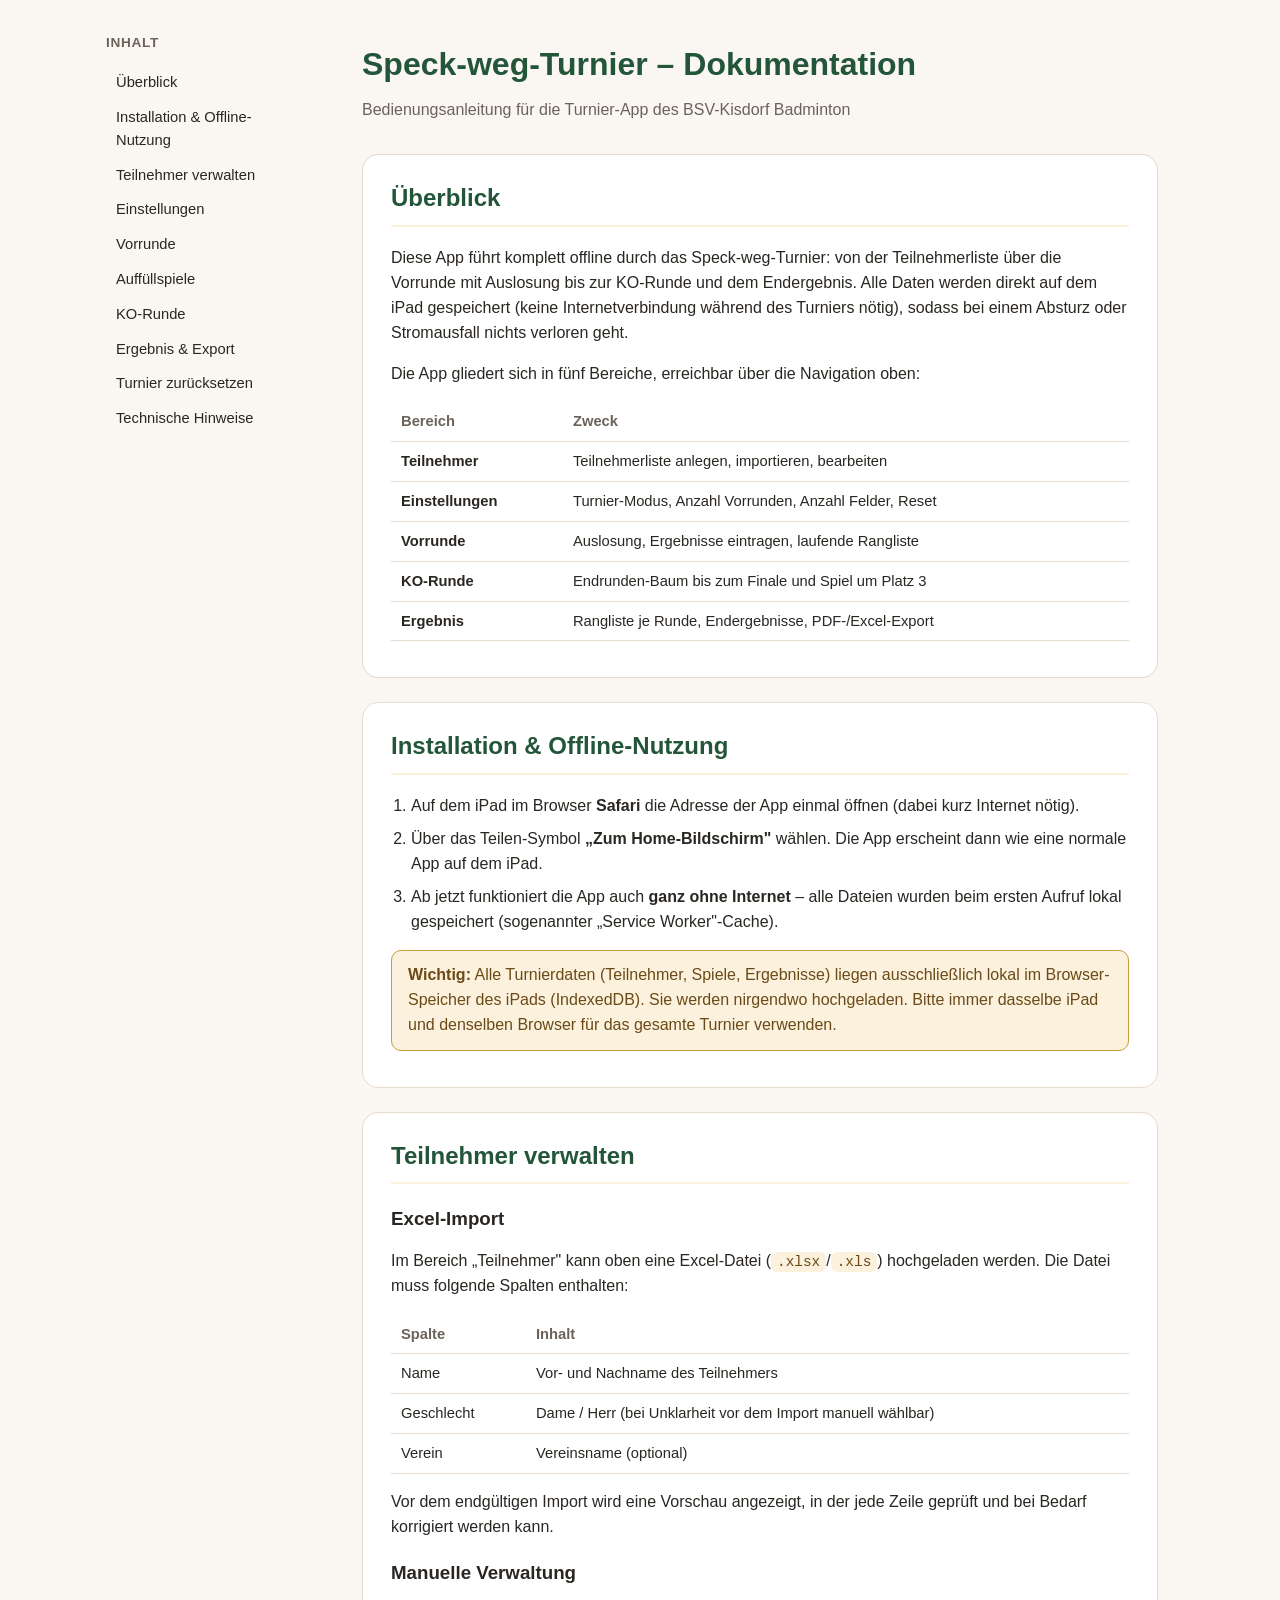
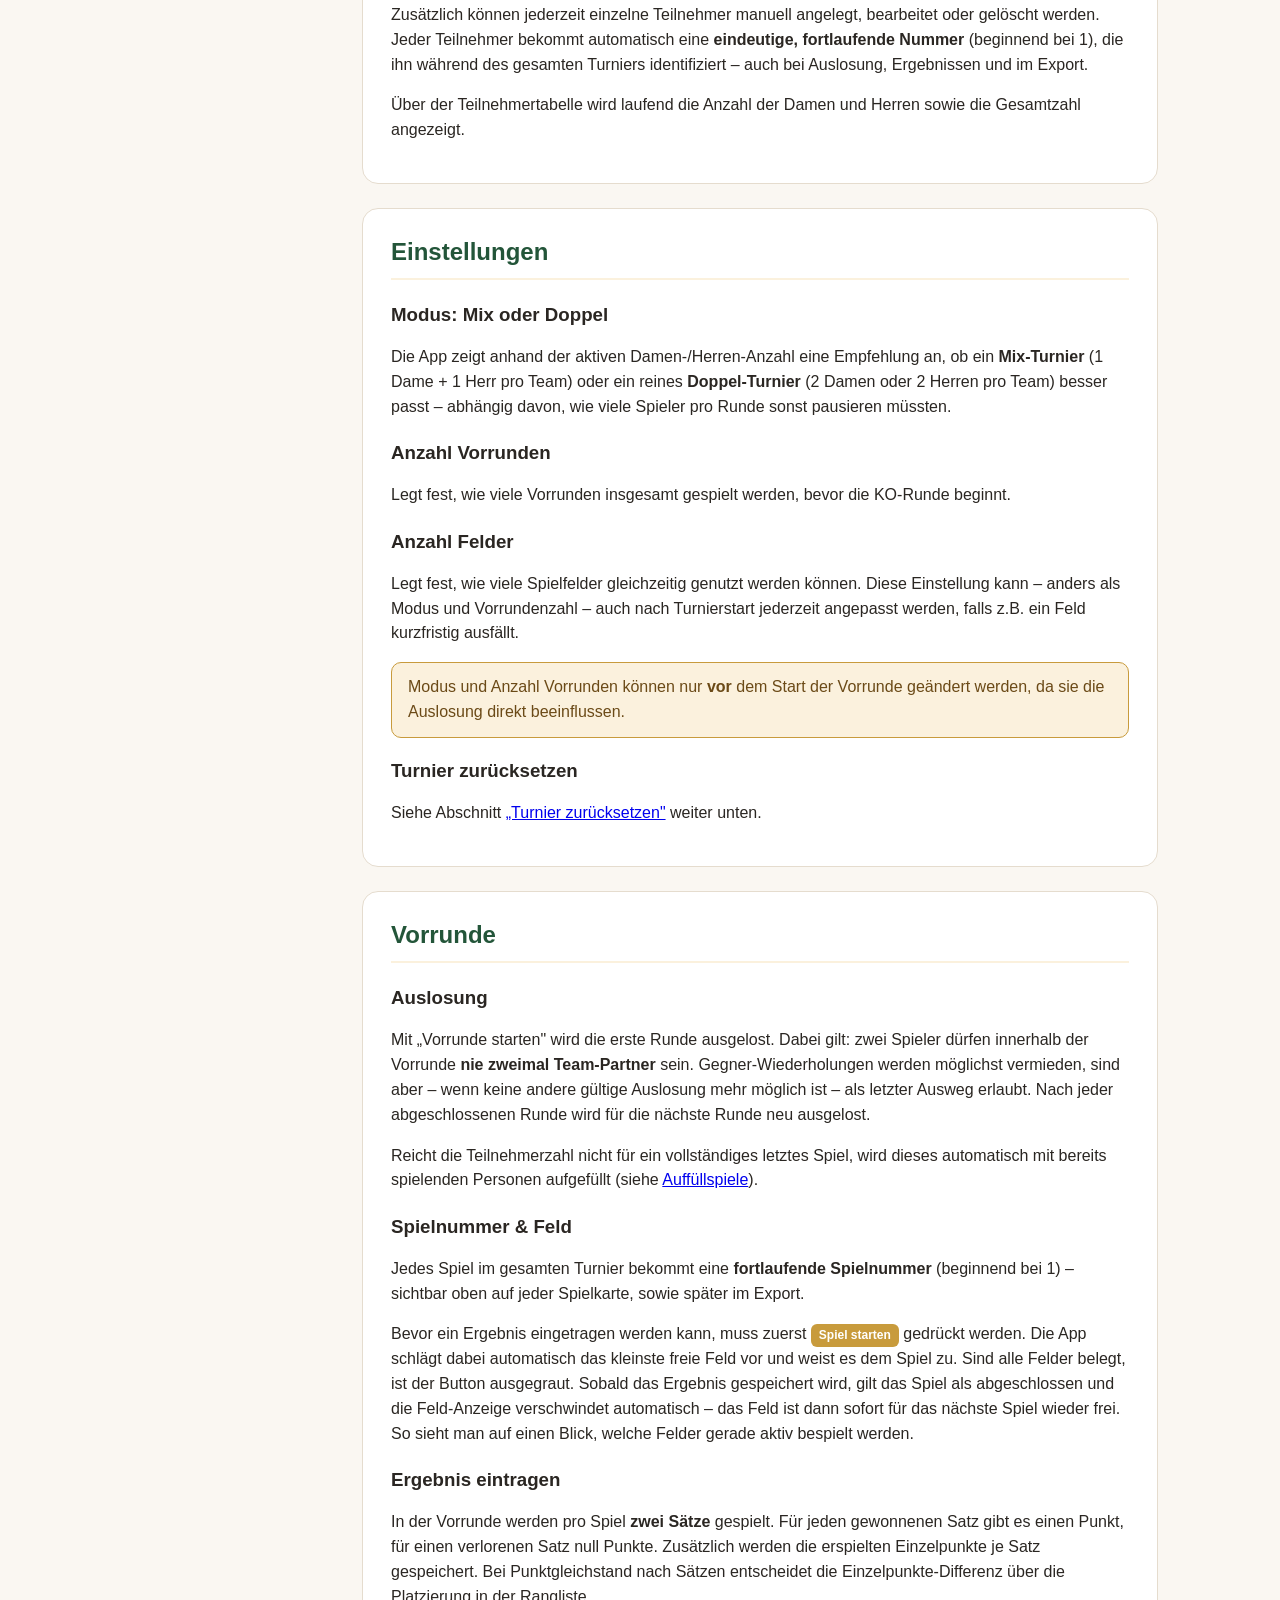
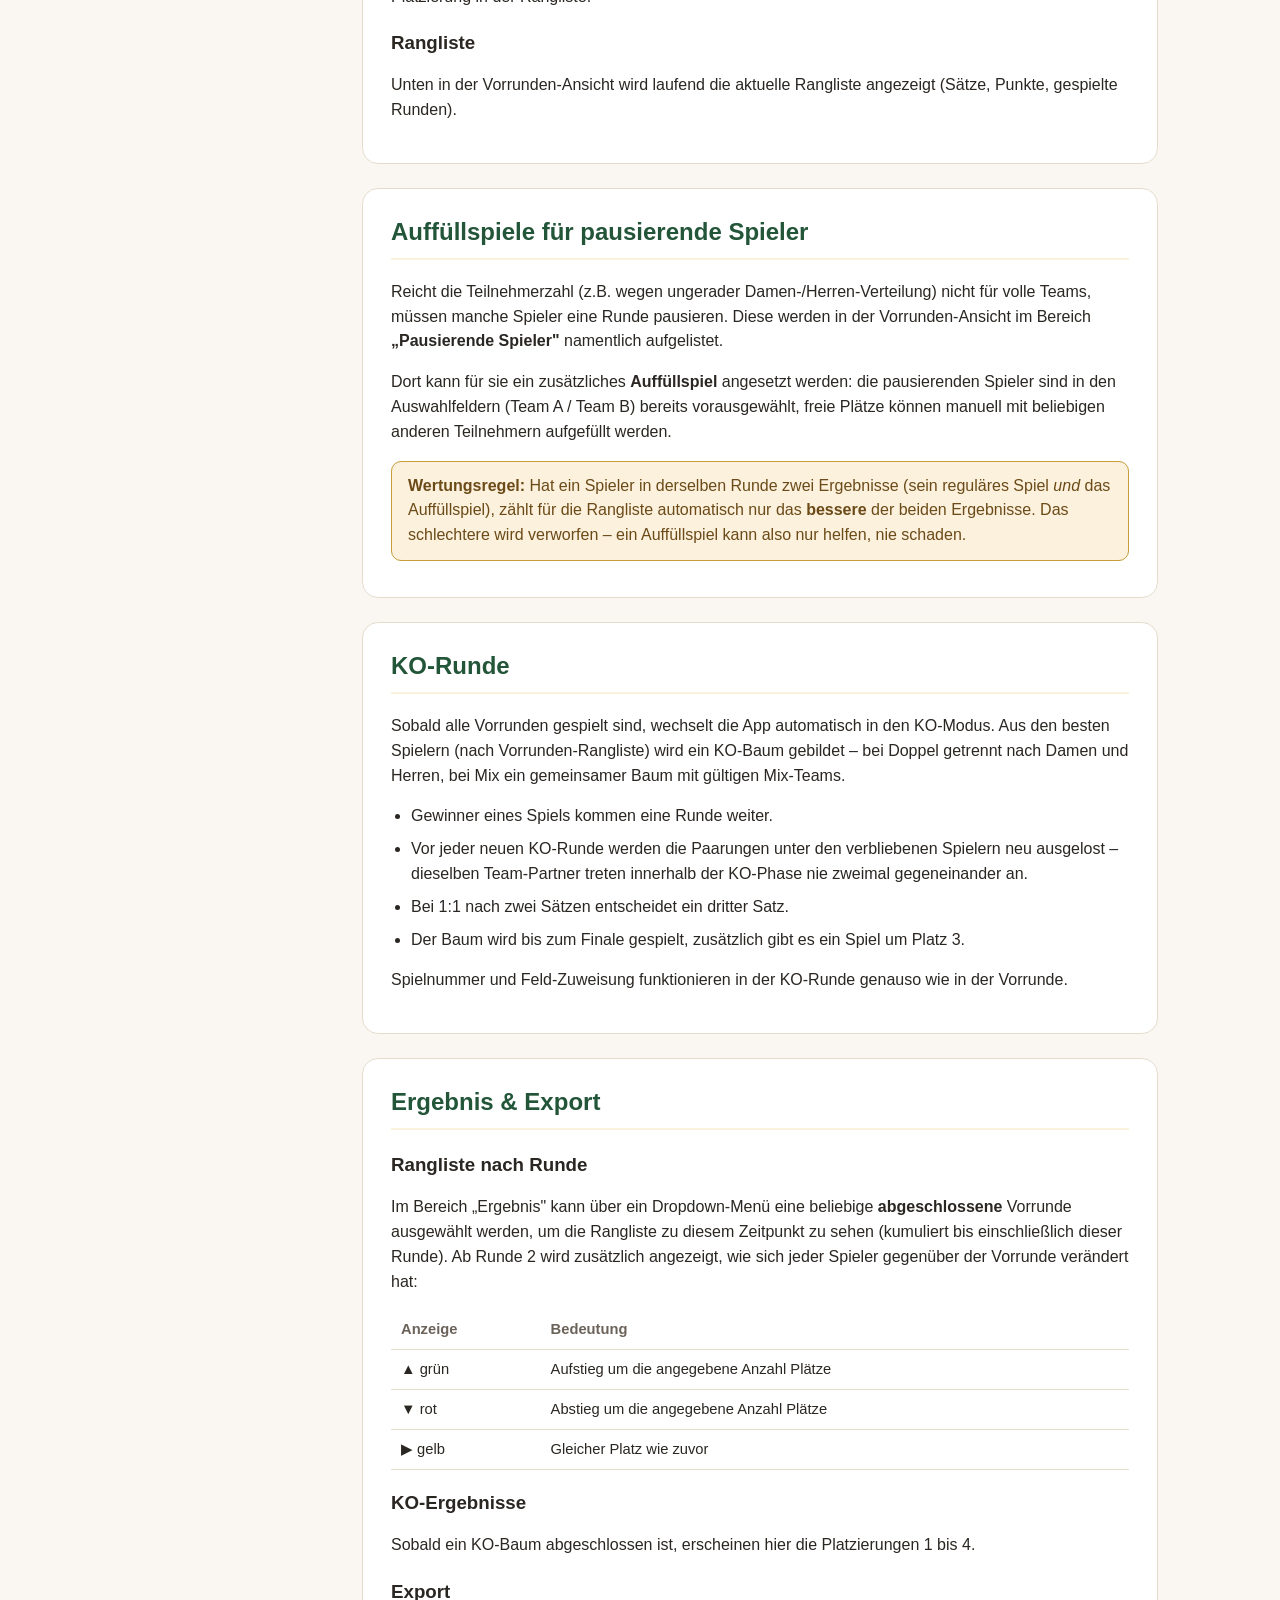
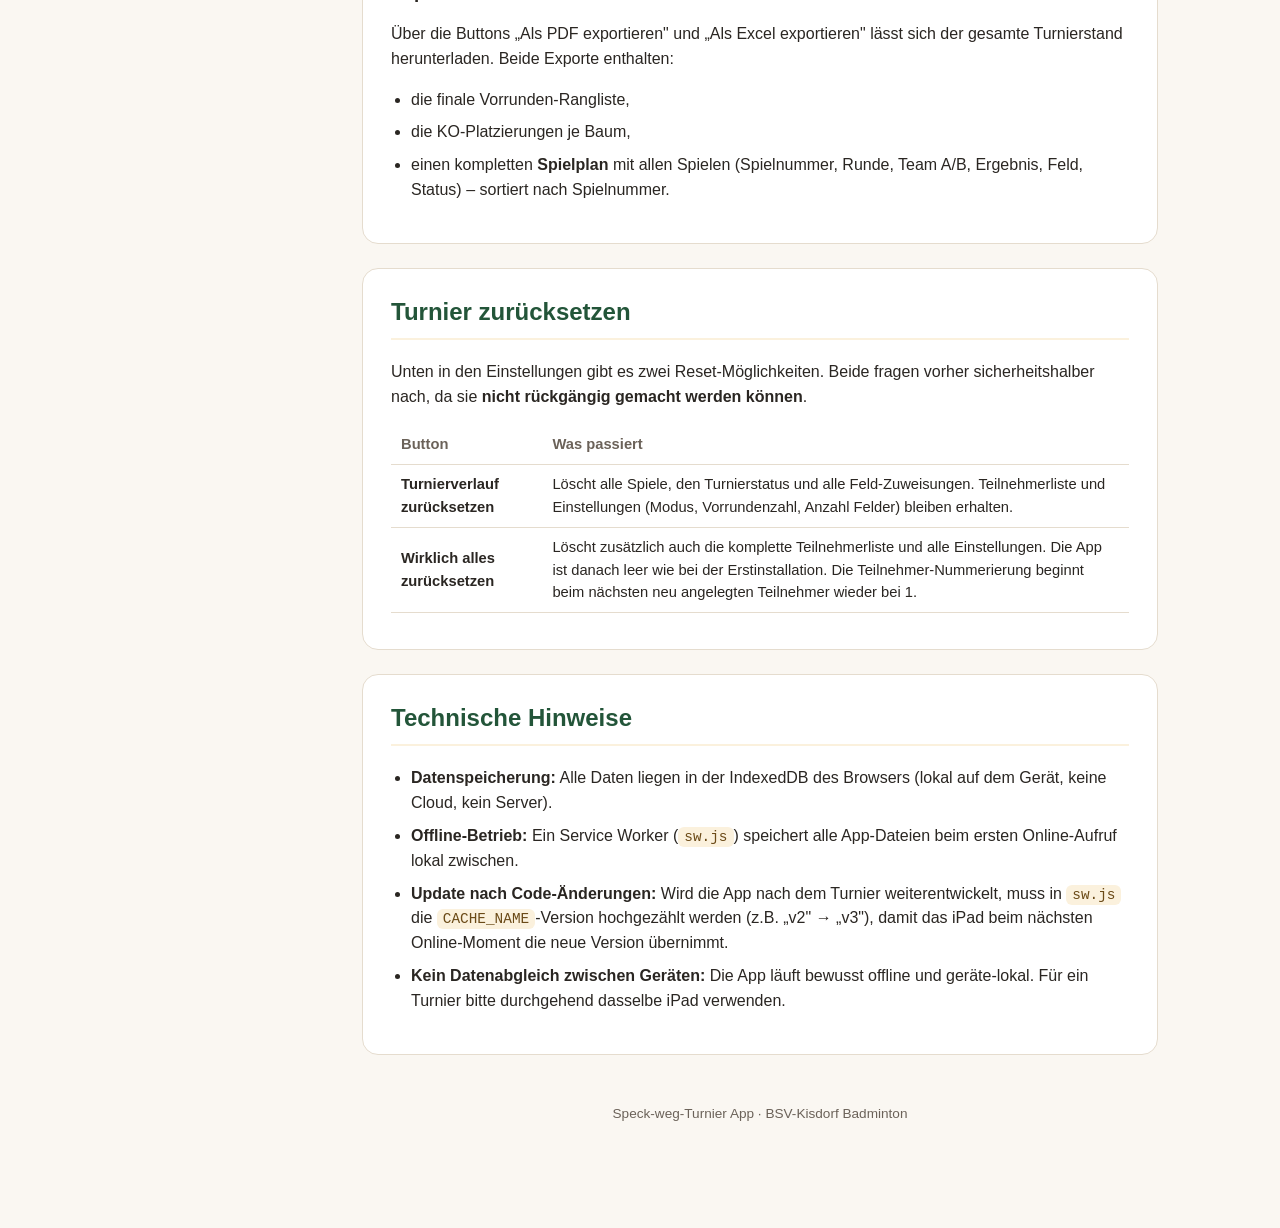
==== dokumentation.html @ c8ff6465 "Dokumentation der App als HTML-Datei ergänzen Co-Authored-By: Claude Sonnet 5 <noreply@anthropic.com" ====
<!DOCTYPE html>
<html lang="de">
<head>
<meta charset="UTF-8" />
<meta name="viewport" content="width=device-width, initial-scale=1.0" />
<title>Speck-weg-Turnier – Dokumentation</title>
<style>
  :root {
    --color-primary: #2f6f4e;
    --color-primary-dark: #235539;
    --color-accent: #b3272d;
    --color-gold: #c89b3c;
    --color-gold-bg: #fbf1dd;
    --color-gold-text: #6b4a17;
    --color-background: #faf7f2;
    --color-card: #ffffff;
    --color-foreground: #2a2622;
    --color-muted-foreground: #6b6259;
    --color-border: #e5dcce;
  }

  * { box-sizing: border-box; }

  body {
    margin: 0;
    font-family: -apple-system, BlinkMacSystemFont, "Segoe UI", Roboto, sans-serif;
    background: var(--color-background);
    color: var(--color-foreground);
    line-height: 1.55;
  }

  .layout {
    display: flex;
    max-width: 1100px;
    margin: 0 auto;
  }

  nav {
    flex: 0 0 240px;
    padding: 32px 16px;
    position: sticky;
    top: 0;
    align-self: flex-start;
    height: 100vh;
    overflow-y: auto;
  }

  nav h2 {
    font-size: 0.85rem;
    text-transform: uppercase;
    letter-spacing: 0.05em;
    color: var(--color-muted-foreground);
    margin: 0 0 12px;
  }

  nav ul {
    list-style: none;
    margin: 0;
    padding: 0;
  }

  nav li a {
    display: block;
    padding: 6px 10px;
    border-radius: 8px;
    color: var(--color-foreground);
    text-decoration: none;
    font-size: 0.92rem;
  }

  nav li a:hover {
    background: var(--color-gold-bg);
    color: var(--color-gold-text);
  }

  main {
    flex: 1;
    padding: 40px 32px 80px;
    min-width: 0;
  }

  header.title {
    margin-bottom: 32px;
  }

  header.title h1 {
    font-size: 2rem;
    margin: 0 0 8px;
    color: var(--color-primary-dark);
  }

  header.title p {
    color: var(--color-muted-foreground);
    margin: 0;
  }

  section {
    background: var(--color-card);
    border: 1px solid var(--color-border);
    border-radius: 16px;
    padding: 24px 28px;
    margin-bottom: 24px;
  }

  section h2 {
    margin-top: 0;
    color: var(--color-primary-dark);
    border-bottom: 2px solid var(--color-gold-bg);
    padding-bottom: 8px;
  }

  section h3 {
    color: var(--color-foreground);
    margin-bottom: 6px;
  }

  code, .taste {
    background: var(--color-gold-bg);
    color: var(--color-gold-text);
    padding: 2px 6px;
    border-radius: 6px;
    font-size: 0.9em;
    font-family: "SFMono-Regular", Consolas, monospace;
  }

  .hinweis {
    background: var(--color-gold-bg);
    border: 1px solid var(--color-gold);
    color: var(--color-gold-text);
    border-radius: 10px;
    padding: 12px 16px;
    margin: 12px 0;
  }

  .schritte {
    padding-left: 20px;
  }

  .schritte li {
    margin-bottom: 8px;
  }

  table {
    width: 100%;
    border-collapse: collapse;
    margin: 12px 0;
  }

  th, td {
    text-align: left;
    padding: 8px 10px;
    border-bottom: 1px solid var(--color-border);
    font-size: 0.92rem;
  }

  th {
    color: var(--color-muted-foreground);
    font-weight: 600;
  }

  .badge {
    display: inline-block;
    background: var(--color-gold);
    color: #fff;
    border-radius: 6px;
    padding: 2px 8px;
    font-size: 0.75rem;
    font-weight: 700;
  }

  footer {
    text-align: center;
    color: var(--color-muted-foreground);
    font-size: 0.85rem;
    padding: 24px;
  }

  @media (max-width: 800px) {
    .layout { flex-direction: column; }
    nav { position: static; height: auto; flex: none; padding: 20px 16px 0; }
    main { padding: 20px 16px 60px; }
  }
</style>
</head>
<body>
<div class="layout">
  <nav>
    <h2>Inhalt</h2>
    <ul>
      <li><a href="#ueberblick">Überblick</a></li>
      <li><a href="#installation">Installation &amp; Offline-Nutzung</a></li>
      <li><a href="#teilnehmer">Teilnehmer verwalten</a></li>
      <li><a href="#einstellungen">Einstellungen</a></li>
      <li><a href="#vorrunde">Vorrunde</a></li>
      <li><a href="#auffuellspiele">Auffüllspiele</a></li>
      <li><a href="#ko">KO-Runde</a></li>
      <li><a href="#ergebnis">Ergebnis &amp; Export</a></li>
      <li><a href="#reset">Turnier zurücksetzen</a></li>
      <li><a href="#technik">Technische Hinweise</a></li>
    </ul>
  </nav>

  <main>
    <header class="title">
      <h1>Speck-weg-Turnier – Dokumentation</h1>
      <p>Bedienungsanleitung für die Turnier-App des BSV-Kisdorf Badminton</p>
    </header>

    <section id="ueberblick">
      <h2>Überblick</h2>
      <p>
        Diese App führt komplett offline durch das Speck-weg-Turnier: von der Teilnehmerliste über die
        Vorrunde mit Auslosung bis zur KO-Runde und dem Endergebnis. Alle Daten werden direkt auf dem
        iPad gespeichert (keine Internetverbindung während des Turniers nötig), sodass bei einem Absturz
        oder Stromausfall nichts verloren geht.
      </p>
      <p>Die App gliedert sich in fünf Bereiche, erreichbar über die Navigation oben:</p>
      <table>
        <thead><tr><th>Bereich</th><th>Zweck</th></tr></thead>
        <tbody>
          <tr><td><strong>Teilnehmer</strong></td><td>Teilnehmerliste anlegen, importieren, bearbeiten</td></tr>
          <tr><td><strong>Einstellungen</strong></td><td>Turnier-Modus, Anzahl Vorrunden, Anzahl Felder, Reset</td></tr>
          <tr><td><strong>Vorrunde</strong></td><td>Auslosung, Ergebnisse eintragen, laufende Rangliste</td></tr>
          <tr><td><strong>KO-Runde</strong></td><td>Endrunden-Baum bis zum Finale und Spiel um Platz 3</td></tr>
          <tr><td><strong>Ergebnis</strong></td><td>Rangliste je Runde, Endergebnisse, PDF-/Excel-Export</td></tr>
        </tbody>
      </table>
    </section>

    <section id="installation">
      <h2>Installation &amp; Offline-Nutzung</h2>
      <ol class="schritte">
        <li>Auf dem iPad im Browser <strong>Safari</strong> die Adresse der App einmal öffnen (dabei kurz Internet nötig).</li>
        <li>Über das Teilen-Symbol <strong>„Zum Home-Bildschirm"</strong> wählen. Die App erscheint dann wie eine normale App auf dem iPad.</li>
        <li>Ab jetzt funktioniert die App auch <strong>ganz ohne Internet</strong> – alle Dateien wurden beim ersten Aufruf lokal gespeichert (sogenannter „Service Worker"-Cache).</li>
      </ol>
      <div class="hinweis">
        <strong>Wichtig:</strong> Alle Turnierdaten (Teilnehmer, Spiele, Ergebnisse) liegen ausschließlich lokal
        im Browser-Speicher des iPads (IndexedDB). Sie werden nirgendwo hochgeladen. Bitte immer dasselbe
        iPad und denselben Browser für das gesamte Turnier verwenden.
      </div>
    </section>

    <section id="teilnehmer">
      <h2>Teilnehmer verwalten</h2>
      <h3>Excel-Import</h3>
      <p>
        Im Bereich „Teilnehmer" kann oben eine Excel-Datei (<code>.xlsx</code>/<code>.xls</code>) hochgeladen werden.
        Die Datei muss folgende Spalten enthalten:
      </p>
      <table>
        <thead><tr><th>Spalte</th><th>Inhalt</th></tr></thead>
        <tbody>
          <tr><td>Name</td><td>Vor- und Nachname des Teilnehmers</td></tr>
          <tr><td>Geschlecht</td><td>Dame / Herr (bei Unklarheit vor dem Import manuell wählbar)</td></tr>
          <tr><td>Verein</td><td>Vereinsname (optional)</td></tr>
        </tbody>
      </table>
      <p>Vor dem endgültigen Import wird eine Vorschau angezeigt, in der jede Zeile geprüft und bei Bedarf korrigiert werden kann.</p>

      <h3>Manuelle Verwaltung</h3>
      <p>
        Zusätzlich können jederzeit einzelne Teilnehmer manuell angelegt, bearbeitet oder gelöscht werden.
        Jeder Teilnehmer bekommt automatisch eine <strong>eindeutige, fortlaufende Nummer</strong> (beginnend bei 1),
        die ihn während des gesamten Turniers identifiziert – auch bei Auslosung, Ergebnissen und im Export.
      </p>
      <p>Über der Teilnehmertabelle wird laufend die Anzahl der Damen und Herren sowie die Gesamtzahl angezeigt.</p>
    </section>

    <section id="einstellungen">
      <h2>Einstellungen</h2>
      <h3>Modus: Mix oder Doppel</h3>
      <p>
        Die App zeigt anhand der aktiven Damen-/Herren-Anzahl eine Empfehlung an, ob ein <strong>Mix-Turnier</strong>
        (1 Dame + 1 Herr pro Team) oder ein reines <strong>Doppel-Turnier</strong> (2 Damen oder 2 Herren pro Team)
        besser passt – abhängig davon, wie viele Spieler pro Runde sonst pausieren müssten.
      </p>
      <h3>Anzahl Vorrunden</h3>
      <p>Legt fest, wie viele Vorrunden insgesamt gespielt werden, bevor die KO-Runde beginnt.</p>
      <h3>Anzahl Felder</h3>
      <p>
        Legt fest, wie viele Spielfelder gleichzeitig genutzt werden können. Diese Einstellung kann –
        anders als Modus und Vorrundenzahl – auch nach Turnierstart jederzeit angepasst werden, falls z.B.
        ein Feld kurzfristig ausfällt.
      </p>
      <div class="hinweis">
        Modus und Anzahl Vorrunden können nur <strong>vor</strong> dem Start der Vorrunde geändert werden,
        da sie die Auslosung direkt beeinflussen.
      </div>
      <h3>Turnier zurücksetzen</h3>
      <p>Siehe Abschnitt <a href="#reset">„Turnier zurücksetzen"</a> weiter unten.</p>
    </section>

    <section id="vorrunde">
      <h2>Vorrunde</h2>
      <h3>Auslosung</h3>
      <p>
        Mit „Vorrunde starten" wird die erste Runde ausgelost. Dabei gilt: zwei Spieler dürfen innerhalb
        der Vorrunde <strong>nie zweimal Team-Partner</strong> sein. Gegner-Wiederholungen werden möglichst
        vermieden, sind aber – wenn keine andere gültige Auslosung mehr möglich ist – als letzter Ausweg erlaubt.
        Nach jeder abgeschlossenen Runde wird für die nächste Runde neu ausgelost.
      </p>
      <p>
        Reicht die Teilnehmerzahl nicht für ein vollständiges letztes Spiel, wird dieses automatisch mit
        bereits spielenden Personen aufgefüllt (siehe <a href="#auffuellspiele">Auffüllspiele</a>).
      </p>

      <h3>Spielnummer &amp; Feld</h3>
      <p>
        Jedes Spiel im gesamten Turnier bekommt eine <strong>fortlaufende Spielnummer</strong> (beginnend bei 1) –
        sichtbar oben auf jeder Spielkarte, sowie später im Export.
      </p>
      <p>
        Bevor ein Ergebnis eingetragen werden kann, muss zuerst <span class="badge">Spiel starten</span> gedrückt
        werden. Die App schlägt dabei automatisch das kleinste freie Feld vor und weist es dem Spiel zu.
        Sind alle Felder belegt, ist der Button ausgegraut. Sobald das Ergebnis gespeichert wird, gilt das
        Spiel als abgeschlossen und die Feld-Anzeige verschwindet automatisch – das Feld ist dann sofort für
        das nächste Spiel wieder frei. So sieht man auf einen Blick, welche Felder gerade aktiv bespielt werden.
      </p>

      <h3>Ergebnis eintragen</h3>
      <p>
        In der Vorrunde werden pro Spiel <strong>zwei Sätze</strong> gespielt. Für jeden gewonnenen Satz gibt
        es einen Punkt, für einen verlorenen Satz null Punkte. Zusätzlich werden die erspielten Einzelpunkte
        je Satz gespeichert. Bei Punktgleichstand nach Sätzen entscheidet die Einzelpunkte-Differenz über die
        Platzierung in der Rangliste.
      </p>

      <h3>Rangliste</h3>
      <p>Unten in der Vorrunden-Ansicht wird laufend die aktuelle Rangliste angezeigt (Sätze, Punkte, gespielte Runden).</p>
    </section>

    <section id="auffuellspiele">
      <h2>Auffüllspiele für pausierende Spieler</h2>
      <p>
        Reicht die Teilnehmerzahl (z.B. wegen ungerader Damen-/Herren-Verteilung) nicht für volle Teams,
        müssen manche Spieler eine Runde pausieren. Diese werden in der Vorrunden-Ansicht im Bereich
        <strong>„Pausierende Spieler"</strong> namentlich aufgelistet.
      </p>
      <p>
        Dort kann für sie ein zusätzliches <strong>Auffüllspiel</strong> angesetzt werden: die pausierenden
        Spieler sind in den Auswahlfeldern (Team A / Team B) bereits vorausgewählt, freie Plätze können
        manuell mit beliebigen anderen Teilnehmern aufgefüllt werden.
      </p>
      <div class="hinweis">
        <strong>Wertungsregel:</strong> Hat ein Spieler in derselben Runde zwei Ergebnisse (sein reguläres
        Spiel <em>und</em> das Auffüllspiel), zählt für die Rangliste automatisch nur das <strong>bessere</strong>
        der beiden Ergebnisse. Das schlechtere wird verworfen – ein Auffüllspiel kann also nur helfen, nie schaden.
      </div>
    </section>

    <section id="ko">
      <h2>KO-Runde</h2>
      <p>
        Sobald alle Vorrunden gespielt sind, wechselt die App automatisch in den KO-Modus. Aus den besten
        Spielern (nach Vorrunden-Rangliste) wird ein KO-Baum gebildet – bei Doppel getrennt nach Damen und
        Herren, bei Mix ein gemeinsamer Baum mit gültigen Mix-Teams.
      </p>
      <ul class="schritte">
        <li>Gewinner eines Spiels kommen eine Runde weiter.</li>
        <li>Vor jeder neuen KO-Runde werden die Paarungen unter den verbliebenen Spielern neu ausgelost –
          dieselben Team-Partner treten innerhalb der KO-Phase nie zweimal gegeneinander an.</li>
        <li>Bei 1:1 nach zwei Sätzen entscheidet ein dritter Satz.</li>
        <li>Der Baum wird bis zum Finale gespielt, zusätzlich gibt es ein Spiel um Platz 3.</li>
      </ul>
      <p>Spielnummer und Feld-Zuweisung funktionieren in der KO-Runde genauso wie in der Vorrunde.</p>
    </section>

    <section id="ergebnis">
      <h2>Ergebnis &amp; Export</h2>
      <h3>Rangliste nach Runde</h3>
      <p>
        Im Bereich „Ergebnis" kann über ein Dropdown-Menü eine beliebige <strong>abgeschlossene</strong> Vorrunde
        ausgewählt werden, um die Rangliste zu diesem Zeitpunkt zu sehen (kumuliert bis einschließlich dieser Runde).
        Ab Runde 2 wird zusätzlich angezeigt, wie sich jeder Spieler gegenüber der Vorrunde verändert hat:
      </p>
      <table>
        <thead><tr><th>Anzeige</th><th>Bedeutung</th></tr></thead>
        <tbody>
          <tr><td>▲ grün</td><td>Aufstieg um die angegebene Anzahl Plätze</td></tr>
          <tr><td>▼ rot</td><td>Abstieg um die angegebene Anzahl Plätze</td></tr>
          <tr><td>▶ gelb</td><td>Gleicher Platz wie zuvor</td></tr>
        </tbody>
      </table>

      <h3>KO-Ergebnisse</h3>
      <p>Sobald ein KO-Baum abgeschlossen ist, erscheinen hier die Platzierungen 1 bis 4.</p>

      <h3>Export</h3>
      <p>
        Über die Buttons „Als PDF exportieren" und „Als Excel exportieren" lässt sich der gesamte
        Turnierstand herunterladen. Beide Exporte enthalten:
      </p>
      <ul class="schritte">
        <li>die finale Vorrunden-Rangliste,</li>
        <li>die KO-Platzierungen je Baum,</li>
        <li>einen kompletten <strong>Spielplan</strong> mit allen Spielen (Spielnummer, Runde, Team A/B,
          Ergebnis, Feld, Status) – sortiert nach Spielnummer.</li>
      </ul>
    </section>

    <section id="reset">
      <h2>Turnier zurücksetzen</h2>
      <p>Unten in den Einstellungen gibt es zwei Reset-Möglichkeiten. Beide fragen vorher sicherheitshalber nach, da sie <strong>nicht rückgängig gemacht werden können</strong>.</p>
      <table>
        <thead><tr><th>Button</th><th>Was passiert</th></tr></thead>
        <tbody>
          <tr>
            <td><strong>Turnierverlauf zurücksetzen</strong></td>
            <td>Löscht alle Spiele, den Turnierstatus und alle Feld-Zuweisungen. Teilnehmerliste und
              Einstellungen (Modus, Vorrundenzahl, Anzahl Felder) bleiben erhalten.</td>
          </tr>
          <tr>
            <td><strong>Wirklich alles zurücksetzen</strong></td>
            <td>Löscht zusätzlich auch die komplette Teilnehmerliste und alle Einstellungen. Die App ist
              danach leer wie bei der Erstinstallation. Die Teilnehmer-Nummerierung beginnt beim nächsten
              neu angelegten Teilnehmer wieder bei 1.</td>
          </tr>
        </tbody>
      </table>
    </section>

    <section id="technik">
      <h2>Technische Hinweise</h2>
      <ul class="schritte">
        <li><strong>Datenspeicherung:</strong> Alle Daten liegen in der IndexedDB des Browsers (lokal auf
          dem Gerät, keine Cloud, kein Server).</li>
        <li><strong>Offline-Betrieb:</strong> Ein Service Worker (<code>sw.js</code>) speichert alle
          App-Dateien beim ersten Online-Aufruf lokal zwischen.</li>
        <li><strong>Update nach Code-Änderungen:</strong> Wird die App nach dem Turnier weiterentwickelt,
          muss in <code>sw.js</code> die <code>CACHE_NAME</code>-Version hochgezählt werden (z.B. „v2" → „v3"),
          damit das iPad beim nächsten Online-Moment die neue Version übernimmt.</li>
        <li><strong>Kein Datenabgleich zwischen Geräten:</strong> Die App läuft bewusst offline und
          geräte-lokal. Für ein Turnier bitte durchgehend dasselbe iPad verwenden.</li>
      </ul>
    </section>

    <footer>
      Speck-weg-Turnier App · BSV-Kisdorf Badminton
    </footer>
  </main>
</div>
</body>
</html>
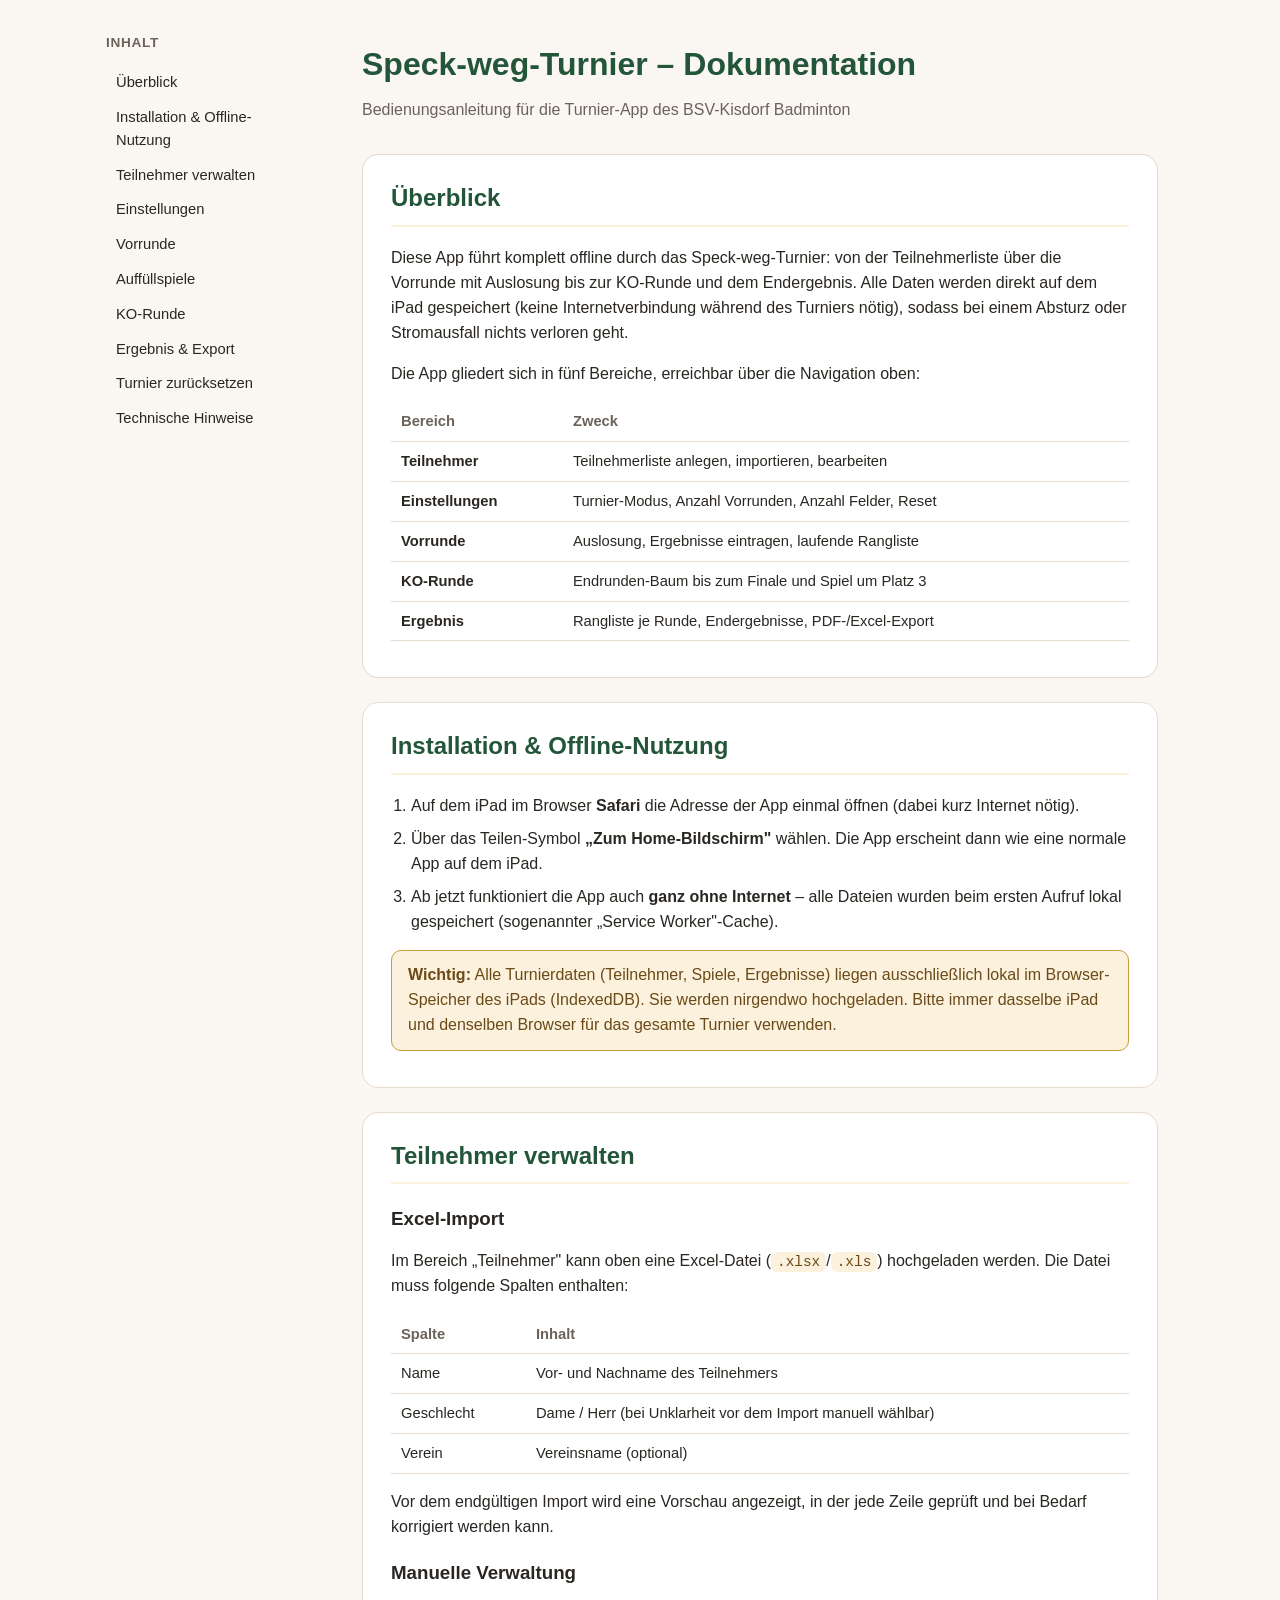
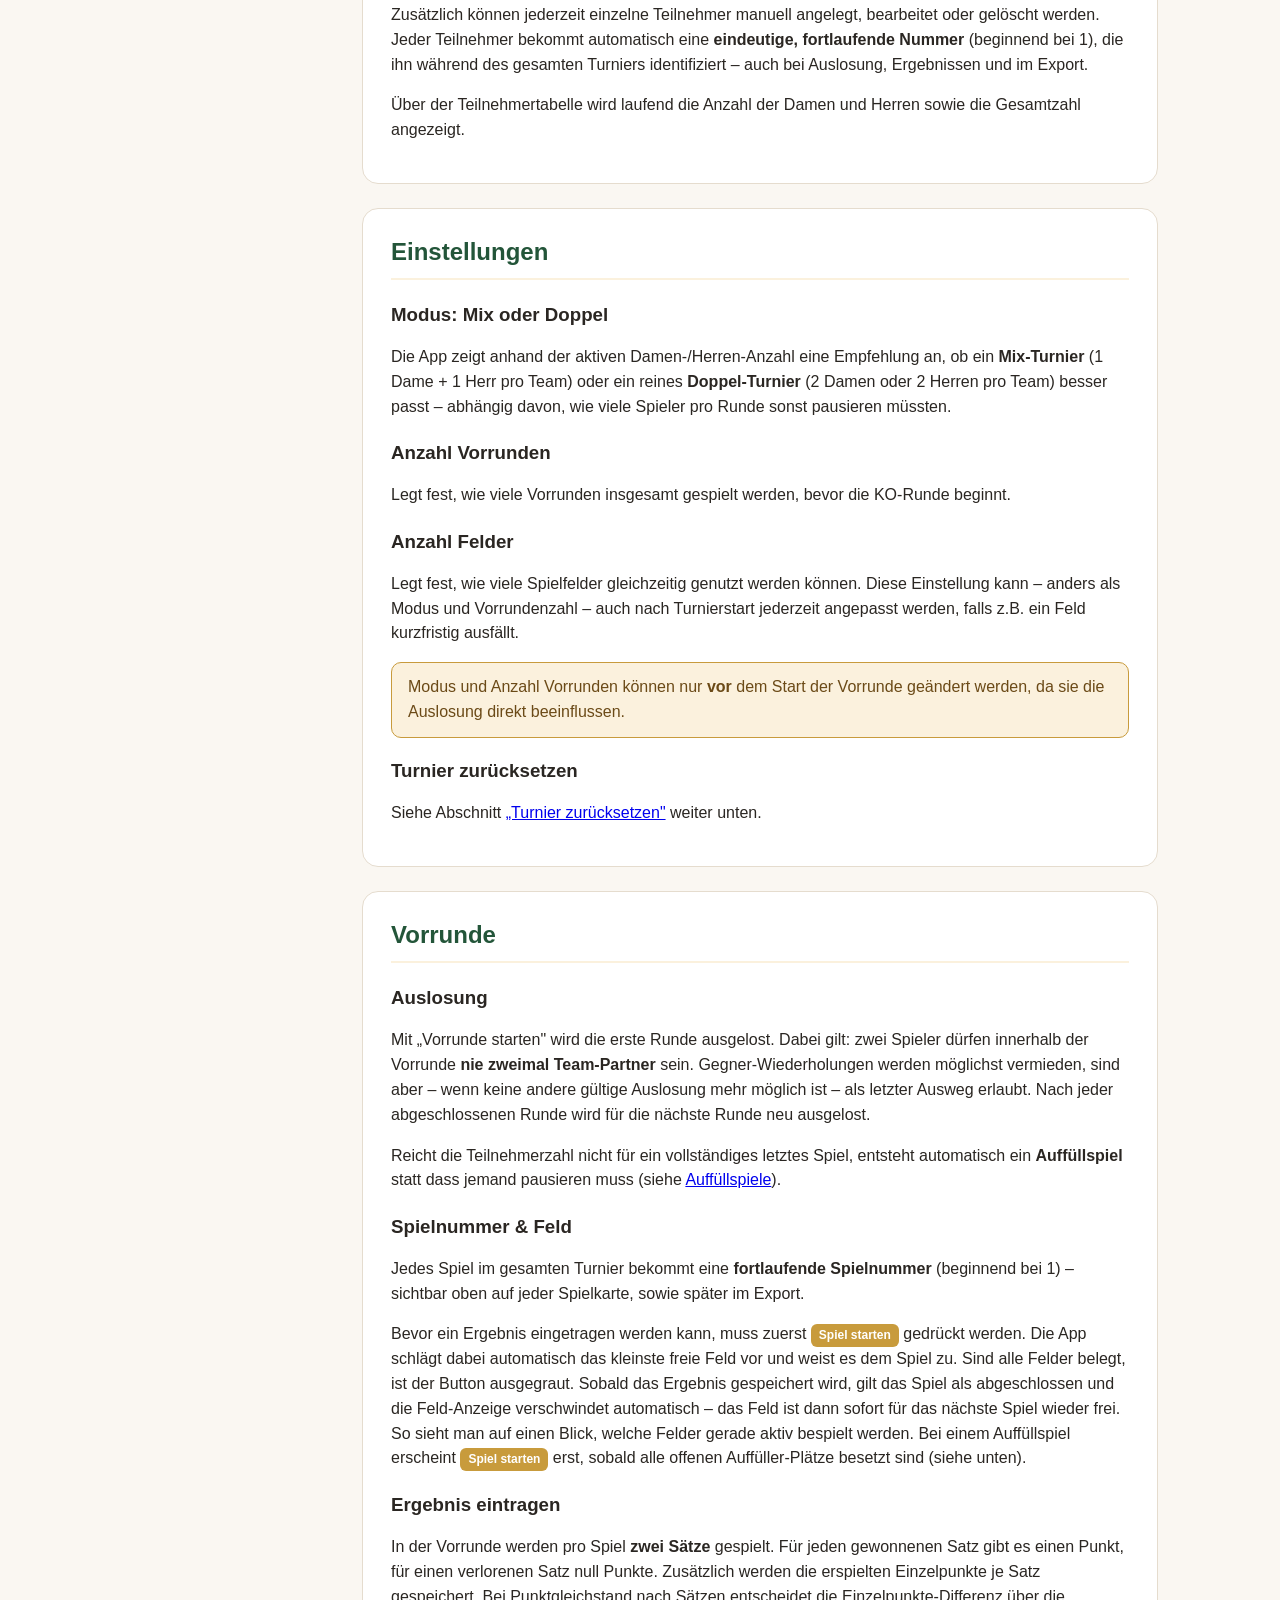
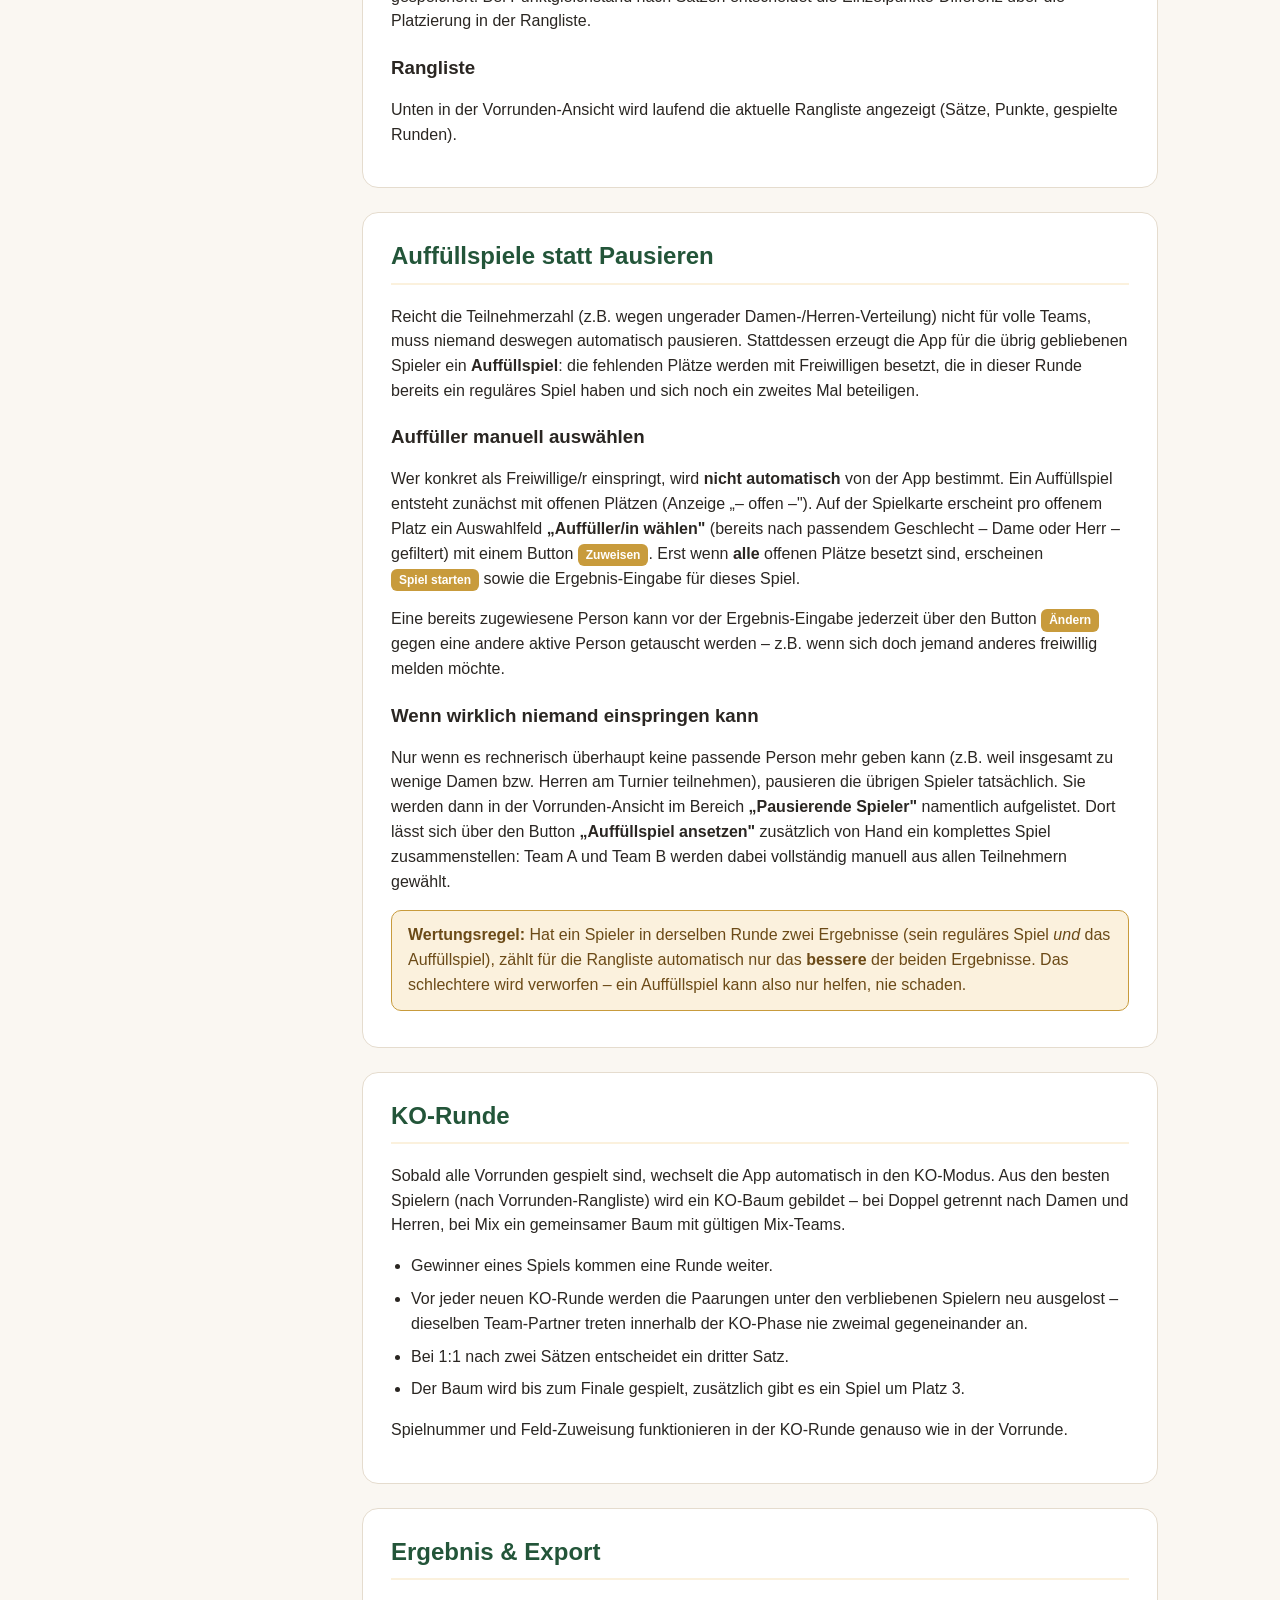
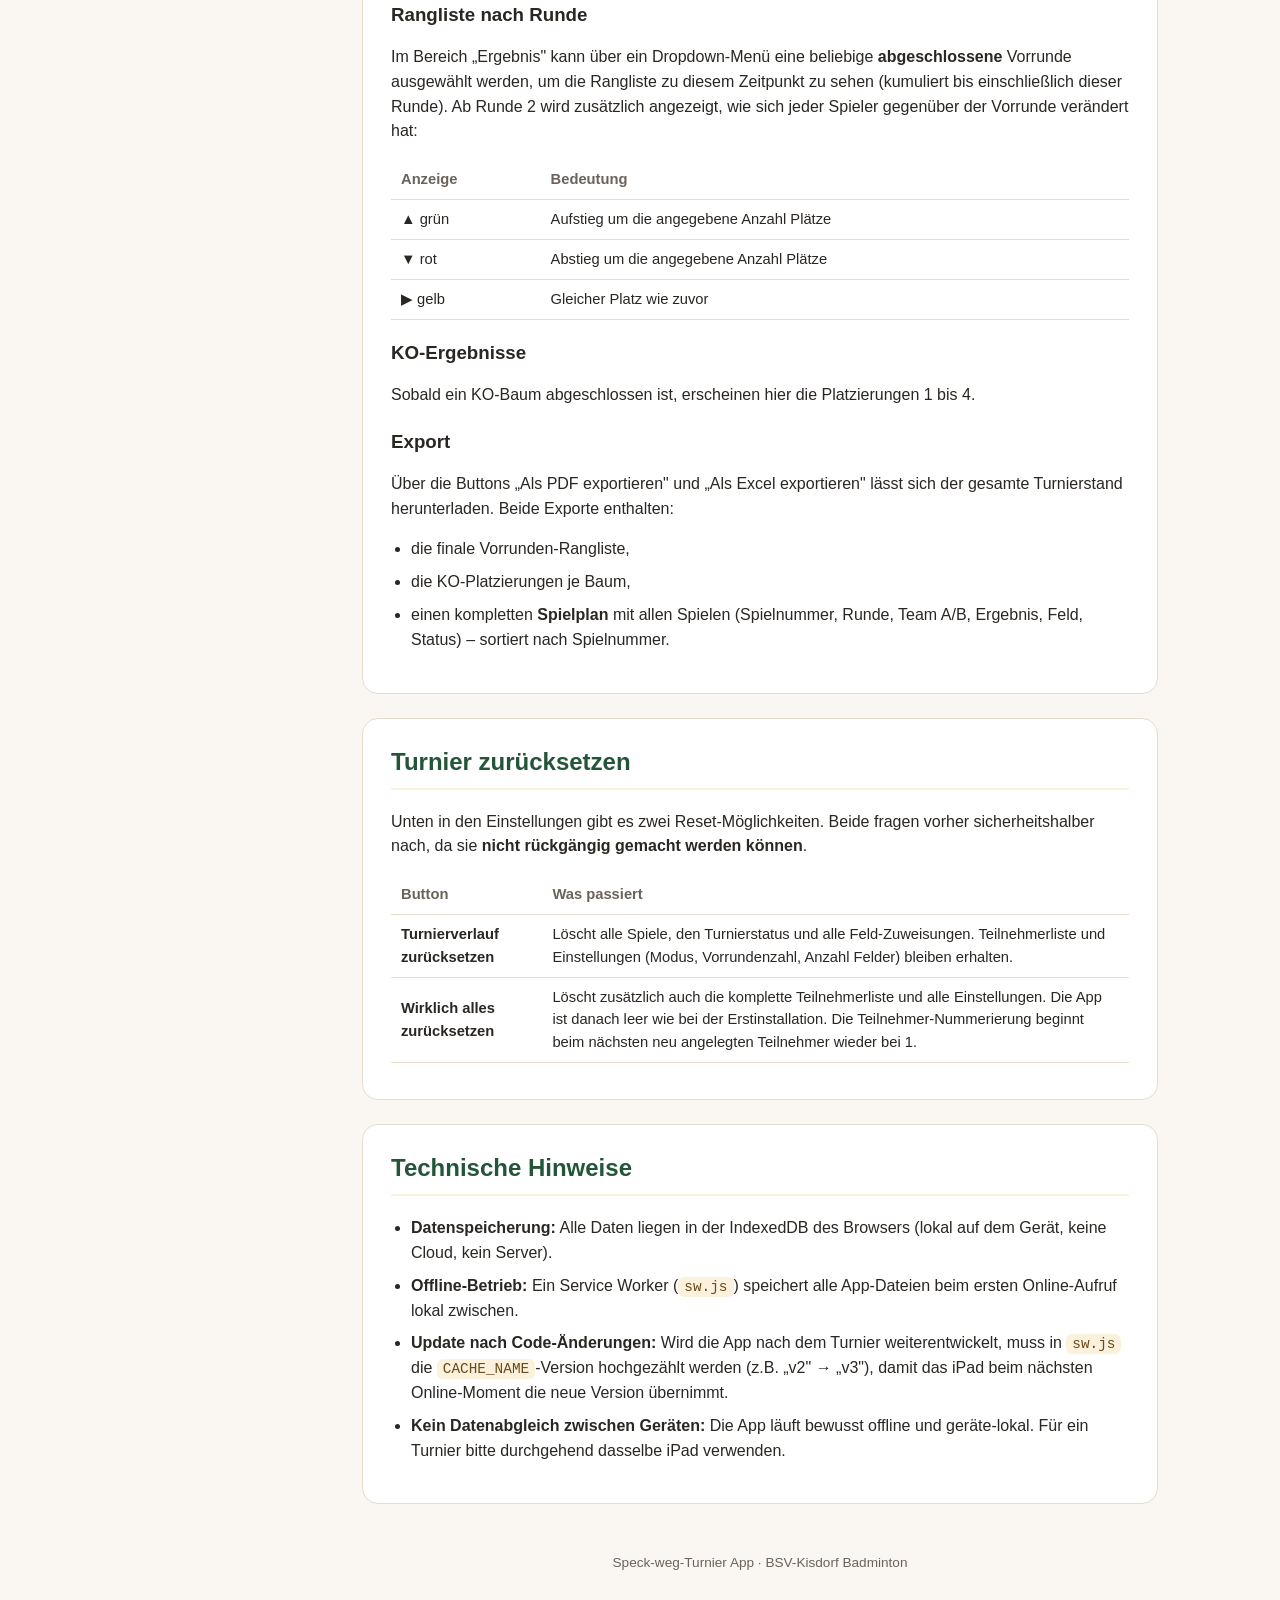
==== commit d2ac7626: "Dokumentation an manuelle Auffüller-Auswahl anpassen Beschreibt, dass Auffüllspiele jetzt mit offene" ====
--- a/dokumentation.html
+++ b/dokumentation.html
@@ -301,8 +301,8 @@
         Nach jeder abgeschlossenen Runde wird für die nächste Runde neu ausgelost.
       </p>
       <p>
-        Reicht die Teilnehmerzahl nicht für ein vollständiges letztes Spiel, wird dieses automatisch mit
-        bereits spielenden Personen aufgefüllt (siehe <a href="#auffuellspiele">Auffüllspiele</a>).
+        Reicht die Teilnehmerzahl nicht für ein vollständiges letztes Spiel, entsteht automatisch ein
+        <strong>Auffüllspiel</strong> statt dass jemand pausieren muss (siehe <a href="#auffuellspiele">Auffüllspiele</a>).
       </p>
 
       <h3>Spielnummer &amp; Feld</h3>
@@ -316,6 +316,8 @@
         Sind alle Felder belegt, ist der Button ausgegraut. Sobald das Ergebnis gespeichert wird, gilt das
         Spiel als abgeschlossen und die Feld-Anzeige verschwindet automatisch – das Feld ist dann sofort für
         das nächste Spiel wieder frei. So sieht man auf einen Blick, welche Felder gerade aktiv bespielt werden.
+        Bei einem Auffüllspiel erscheint <span class="badge">Spiel starten</span> erst, sobald alle offenen
+        Auffüller-Plätze besetzt sind (siehe unten).
       </p>
 
       <h3>Ergebnis eintragen</h3>
@@ -331,17 +333,39 @@
     </section>
 
     <section id="auffuellspiele">
-      <h2>Auffüllspiele für pausierende Spieler</h2>
+      <h2>Auffüllspiele statt Pausieren</h2>
       <p>
         Reicht die Teilnehmerzahl (z.B. wegen ungerader Damen-/Herren-Verteilung) nicht für volle Teams,
-        müssen manche Spieler eine Runde pausieren. Diese werden in der Vorrunden-Ansicht im Bereich
-        <strong>„Pausierende Spieler"</strong> namentlich aufgelistet.
-      </p>
-      <p>
-        Dort kann für sie ein zusätzliches <strong>Auffüllspiel</strong> angesetzt werden: die pausierenden
-        Spieler sind in den Auswahlfeldern (Team A / Team B) bereits vorausgewählt, freie Plätze können
-        manuell mit beliebigen anderen Teilnehmern aufgefüllt werden.
-      </p>
+        muss niemand deswegen automatisch pausieren. Stattdessen erzeugt die App für die übrig gebliebenen
+        Spieler ein <strong>Auffüllspiel</strong>: die fehlenden Plätze werden mit Freiwilligen besetzt, die
+        in dieser Runde bereits ein reguläres Spiel haben und sich noch ein zweites Mal beteiligen.
+      </p>
+
+      <h3>Auffüller manuell auswählen</h3>
+      <p>
+        Wer konkret als Freiwillige/r einspringt, wird <strong>nicht automatisch</strong> von der App
+        bestimmt. Ein Auffüllspiel entsteht zunächst mit offenen Plätzen (Anzeige „– offen –"). Auf der
+        Spielkarte erscheint pro offenem Platz ein Auswahlfeld <strong>„Auffüller/in wählen"</strong>
+        (bereits nach passendem Geschlecht – Dame oder Herr – gefiltert) mit einem Button
+        <span class="badge">Zuweisen</span>. Erst wenn <strong>alle</strong> offenen Plätze besetzt sind,
+        erscheinen <span class="badge">Spiel starten</span> sowie die Ergebnis-Eingabe für dieses Spiel.
+      </p>
+      <p>
+        Eine bereits zugewiesene Person kann vor der Ergebnis-Eingabe jederzeit über den Button
+        <span class="badge">Ändern</span> gegen eine andere aktive Person getauscht werden – z.B. wenn sich
+        doch jemand anderes freiwillig melden möchte.
+      </p>
+
+      <h3>Wenn wirklich niemand einspringen kann</h3>
+      <p>
+        Nur wenn es rechnerisch überhaupt keine passende Person mehr geben kann (z.B. weil insgesamt zu
+        wenige Damen bzw. Herren am Turnier teilnehmen), pausieren die übrigen Spieler tatsächlich. Sie
+        werden dann in der Vorrunden-Ansicht im Bereich <strong>„Pausierende Spieler"</strong> namentlich
+        aufgelistet. Dort lässt sich über den Button <strong>„Auffüllspiel ansetzen"</strong> zusätzlich von
+        Hand ein komplettes Spiel zusammenstellen: Team A und Team B werden dabei vollständig manuell aus
+        allen Teilnehmern gewählt.
+      </p>
+
       <div class="hinweis">
         <strong>Wertungsregel:</strong> Hat ein Spieler in derselben Runde zwei Ergebnisse (sein reguläres
         Spiel <em>und</em> das Auffüllspiel), zählt für die Rangliste automatisch nur das <strong>bessere</strong>
